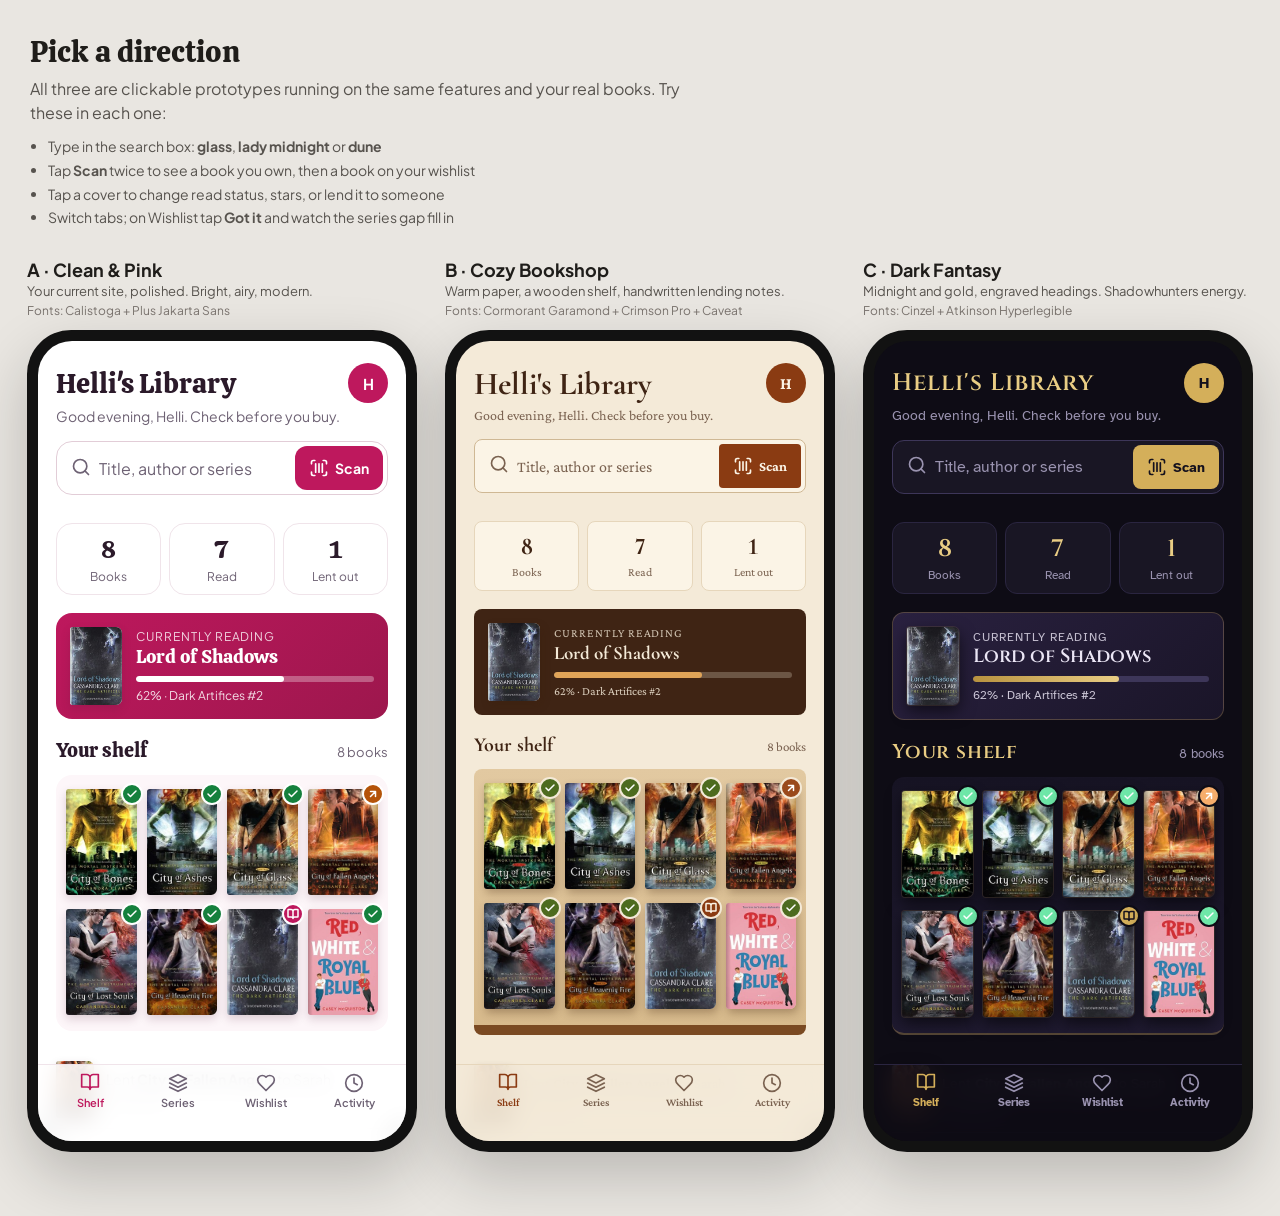
==== design/index.html @ aeea7ad6 "Add plan and clickable design prototypes Co-Authored-By: Claude Opus 5.5 <noreply@anthropic.com>" ====
<!doctype html>
<html lang="en">
<head>
<meta charset="utf-8">
<meta name="viewport" content="width=device-width, initial-scale=1">
<title>Helli's Library Designs</title>
<link rel="preconnect" href="https://fonts.googleapis.com">
<link href="https://fonts.googleapis.com/css2?family=Calistoga&family=Plus+Jakarta+Sans:wght@400;500;600;700&family=Cormorant+Garamond:wght@600;700&family=Crimson+Pro:wght@400;500;600&family=Caveat:wght@500;600&family=Cinzel:wght@500;600;700&family=Atkinson+Hyperlegible:wght@400;700&display=swap" rel="stylesheet">
<style>
  * { box-sizing:border-box; margin:0; padding:0; }
  body { background:#e9e6e1; color:#1f1d1a; font-family:'Plus Jakarta Sans',sans-serif; padding:32px 16px 64px; }
  .intro { max-width:1220px; margin:0 auto 28px; }
  .intro h1 { font-family:'Calistoga',serif; font-weight:400; font-size:30px; }
  .intro p { color:#57534e; margin-top:6px; max-width:680px; line-height:1.5; }
  .intro ul { margin-top:10px; padding-left:18px; color:#57534e; font-size:14px; line-height:1.7; }
  .row { display:flex; gap:28px; justify-content:center; flex-wrap:wrap; }
  .option { width:390px; max-width:100%; }
  .label { font-weight:700; font-size:18px; }
  .sub { font-size:13px; color:#57534e; margin:2px 0 4px; }
  .fonts { font-size:12px; color:#78716c; margin-bottom:12px; }
  .phone { border-radius:44px; padding:11px; background:#121212; box-shadow:0 24px 60px rgba(0,0,0,.2); }

  /* ---------- App shell (themed via tokens) ---------- */
  .app { position:relative; height:800px; border-radius:34px; overflow:hidden; background:var(--bg); color:var(--text); font-family:var(--body); font-size:15px; }
  .scroll { height:100%; overflow-y:auto; padding:22px 18px 104px; scrollbar-width:none; }
  .scroll::-webkit-scrollbar { display:none; }
  button { font:inherit; color:inherit; background:none; border:0; cursor:pointer; touch-action:manipulation; }
  button:focus-visible, input:focus-visible { outline:2px solid var(--accent); outline-offset:2px; }
  svg.i { width:20px; height:20px; fill:none; stroke:currentColor; stroke-width:2; stroke-linecap:round; stroke-linejoin:round; flex:none; }

  .top { display:flex; justify-content:space-between; align-items:center; }
  .brand { font-family:var(--display); font-weight:var(--display-w); font-size:var(--brand-size); color:var(--title); letter-spacing:var(--ls); line-height:1.1; }
  .avatar { width:40px; height:40px; border-radius:50%; background:var(--accent); color:var(--on-accent); display:grid; place-items:center; font-weight:700; }
  .hello { color:var(--muted); font-size:14px; margin:4px 0 16px; }

  .search { display:flex; align-items:center; gap:8px; background:var(--card); border:1.5px solid var(--line-strong); border-radius:var(--r); padding:4px 4px 4px 14px; transition:border-color .2s, box-shadow .2s; }
  .search:focus-within { border-color:var(--accent); box-shadow:0 0 0 4px var(--ring); }
  .search input { flex:1; min-width:0; border:0; outline:0; background:transparent; color:var(--text); font:inherit; font-size:16px; height:44px; }
  .search input::placeholder { color:var(--muted); }
  .scanbtn { display:flex; align-items:center; gap:6px; height:44px; padding:0 14px; border-radius:calc(var(--r) - 4px); background:var(--accent); color:var(--on-accent); font-weight:700; font-size:14px; transition:transform .15s; }
  .scanbtn:active, .press:active { transform:scale(.96); }

  .results { display:grid; gap:8px; margin-top:10px; }
  .verdict { display:flex; gap:12px; text-align:left; width:100%; align-items:center; padding:12px; border-radius:var(--r); animation:rise .28s ease-out both; }
  .verdict.own { background:var(--ok-bg); border:1px solid var(--ok-line); }
  .verdict.no { background:var(--card); border:1px dashed var(--line-strong); }
  .verdict.wish { background:var(--wish-bg); border:1px solid var(--wish-line); }
  .verdict .head { display:flex; align-items:center; gap:6px; font-weight:700; }
  .verdict.own .head { color:var(--ok); }
  .verdict.wish .head { color:var(--wish); }
  .verdict small { display:block; color:var(--muted); font-size:13px; margin-top:2px; }

  .cov { position:relative; aspect-ratio:2/3; border-radius:3px 6px 6px 3px; overflow:hidden; background:var(--skeleton); box-shadow:var(--cover-shadow); flex:none; }
  .cov img { width:100%; height:100%; object-fit:cover; display:block; opacity:0; transition:opacity .35s; }
  .cov img.ld { opacity:1; }
  .cov::after { content:''; position:absolute; inset:0; background:linear-gradient(90deg, rgba(0,0,0,.22), transparent 7%, transparent); pointer-events:none; }
  .cov.sm { width:38px; }
  .cov.md { width:52px; }

  .stats { display:grid; grid-template-columns:repeat(3,1fr); gap:8px; margin:18px 0; }
  .stat { background:var(--card); border:1px solid var(--line); border-radius:var(--r); padding:10px 6px; text-align:center; }
  .stat b { display:block; font-family:var(--display); font-weight:var(--display-w); font-size:24px; color:var(--title); font-variant-numeric:lining-nums tabular-nums; }
  .stat span { font-size:12px; color:var(--muted); }

  .now { display:flex; gap:14px; align-items:center; background:var(--hero-bg); color:var(--hero-text); border-radius:var(--r); padding:14px; margin-bottom:18px; }
  .now .k { font-size:12px; letter-spacing:.08em; text-transform:uppercase; opacity:.8; }
  .now .t { font-family:var(--display); font-weight:var(--display-w); font-size:19px; margin:2px 0 8px; line-height:1.15; }
  .bar { height:6px; border-radius:6px; background:var(--hero-track); overflow:hidden; }
  .bar i { display:block; height:100%; background:var(--hero-fill); border-radius:6px; transform-origin:left; animation:grow .9s cubic-bezier(.2,.8,.2,1) both .2s; }
  .now small { font-size:12px; opacity:.85; display:block; margin-top:6px; }

  h2 { font-family:var(--display); font-weight:var(--display-w); font-size:20px; color:var(--title); letter-spacing:var(--ls); margin:4px 0 12px; display:flex; justify-content:space-between; align-items:baseline; }
  h2 span { font-family:var(--body); font-size:13px; color:var(--muted); font-weight:400; letter-spacing:0; }

  .shelf { display:grid; grid-template-columns:repeat(4,1fr); gap:14px 10px; padding:14px 10px 16px; background:var(--shelf-bg); border-radius:var(--r); border-bottom:var(--shelf-edge); }
  .book { position:relative; text-align:left; animation:rise .4s cubic-bezier(.2,.8,.2,1) both; animation-delay:calc(var(--i) * 40ms); transition:transform .18s; }
  .book:hover { transform:translateY(-3px); }
  .badge { position:absolute; top:-6px; right:-6px; width:22px; height:22px; border-radius:50%; display:grid; place-items:center; border:2px solid var(--bg); z-index:1; }
  .badge svg.i { width:12px; height:12px; stroke-width:3; }
  .badge.read { background:var(--ok); color:#fff; }
  .badge.lent { background:var(--warn); color:#fff; }
  .badge.reading { background:var(--accent); color:var(--on-accent); }

  .feed { display:grid; gap:2px; margin-top:20px; }
  .ev { display:flex; gap:12px; align-items:center; padding:10px 0; border-bottom:1px solid var(--line); animation:rise .35s ease-out both; animation-delay:calc(var(--i) * 50ms); }
  .ev p { font-size:14px; line-height:1.4; }
  .ev time { font-size:12px; color:var(--muted); }

  .series { background:var(--card); border:1px solid var(--line); border-radius:var(--r); padding:14px; margin-bottom:10px; animation:rise .35s ease-out both; animation-delay:calc(var(--i) * 60ms); }
  .series .name { font-weight:700; display:flex; justify-content:space-between; gap:8px; }
  .series .name span { font-weight:400; font-size:13px; color:var(--muted); white-space:nowrap; }
  .slots { display:flex; gap:6px; margin-top:12px; }
  .slot { flex:1; max-width:52px; }
  .slot .miss { aspect-ratio:2/3; border:1.5px dashed var(--line-strong); border-radius:4px; display:grid; place-items:center; color:var(--muted); font-size:13px; font-weight:700; }
  .slot .no { text-align:center; font-size:11px; color:var(--muted); margin-top:4px; }
  .hint { font-size:13px; color:var(--warn); margin-top:10px; display:flex; gap:6px; align-items:center; }

  .row-item { display:flex; gap:12px; align-items:center; background:var(--card); border:1px solid var(--line); border-radius:var(--r); padding:10px 12px; margin-bottom:8px; animation:rise .35s ease-out both; animation-delay:calc(var(--i) * 50ms); }
  .row-item .t { font-weight:700; line-height:1.25; }
  .row-item .a { font-size:13px; color:var(--muted); }
  .row-item .act { margin-left:auto; }
  .ghost { height:40px; padding:0 12px; border-radius:calc(var(--r) - 4px); border:1.5px solid var(--line-strong); font-size:13px; font-weight:700; white-space:nowrap; }
  .ghost:hover { border-color:var(--accent); color:var(--accent); }

  .nav { position:absolute; left:0; right:0; bottom:0; display:grid; grid-template-columns:repeat(4,1fr); padding:8px 8px 20px; background:var(--nav-bg); border-top:1px solid var(--line); backdrop-filter:blur(12px); z-index:5; }
  .nav button { display:flex; flex-direction:column; align-items:center; gap:3px; min-height:48px; font-size:11px; font-weight:600; color:var(--muted); transition:color .2s; }
  .nav button[aria-selected=true] { color:var(--accent); }
  .nav button[aria-selected=true] svg { transform:translateY(-1px); }

  .view { animation:fade .25s ease-out; }

  /* sheets */
  .scrim { position:absolute; inset:0; background:rgba(0,0,0,.5); opacity:0; pointer-events:none; transition:opacity .25s; z-index:10; }
  .sheet { position:absolute; left:0; right:0; bottom:0; max-height:88%; overflow-y:auto; background:var(--sheet-bg); border-radius:24px 24px 0 0; padding:10px 20px 28px; transform:translateY(100%); transition:transform .32s cubic-bezier(.2,.8,.2,1); z-index:11; scrollbar-width:none; }
  .open .scrim { opacity:1; pointer-events:auto; }
  .open .sheet { transform:none; }
  .grab { width:40px; height:5px; border-radius:5px; background:var(--line-strong); margin:0 auto 14px; }
  .close { position:absolute; top:10px; right:12px; z-index:2; width:44px; height:44px; display:grid; place-items:center; color:var(--muted); }
  .detail { display:flex; gap:16px; align-items:flex-end; margin-bottom:18px; }
  .detail .cov { width:104px; }
  .detail h3 { font-family:var(--display); font-weight:var(--display-w); font-size:24px; color:var(--title); line-height:1.1; }
  .detail p { color:var(--muted); font-size:14px; margin-top:4px; }
  .lbl { font-size:12px; text-transform:uppercase; letter-spacing:.08em; color:var(--muted); margin:16px 0 8px; font-weight:700; }
  .seg { display:grid; grid-template-columns:repeat(3,1fr); background:var(--seg-bg); border-radius:var(--r); padding:4px; }
  .seg button { height:40px; border-radius:calc(var(--r) - 4px); font-weight:600; font-size:14px; color:var(--muted); transition:background .2s, color .2s; }
  .seg button[aria-pressed=true] { background:var(--card); color:var(--text); box-shadow:0 1px 3px rgba(0,0,0,.12); }
  .stars { display:flex; gap:2px; }
  .stars button { width:44px; height:44px; display:grid; place-items:center; color:var(--line-strong); transition:transform .15s, color .15s; }
  .stars button.on { color:var(--star); }
  .stars button.on svg { fill:currentColor; }
  .stars button:active { transform:scale(1.2); }
  .lend { background:var(--card); border:1px solid var(--line); border-radius:var(--r); padding:12px; display:flex; gap:8px; align-items:center; }
  .lend input { flex:1; min-width:0; height:44px; border:1.5px solid var(--line-strong); border-radius:calc(var(--r) - 4px); padding:0 12px; background:var(--bg); color:var(--text); font:inherit; font-size:16px; }
  .note { font-family:var(--note); font-size:var(--note-size); color:var(--warn); flex:1; line-height:1.2; }
  .primary { height:44px; padding:0 16px; border-radius:calc(var(--r) - 4px); background:var(--accent); color:var(--on-accent); font-weight:700; font-size:14px; white-space:nowrap; transition:transform .15s; }
  .primary:active { transform:scale(.96); }

  /* scanner */
  .finder { position:relative; height:250px; margin-top:34px; border-radius:18px; overflow:hidden; background:radial-gradient(circle at 50% 40%, #3a3a3a, #111); display:grid; place-items:center; }
  .finder .bc { width:150px; height:84px; background:repeating-linear-gradient(90deg,#eee 0 2px,transparent 2px 4px,#eee 4px 5px,transparent 5px 8px,#eee 8px 11px,transparent 11px 12px); opacity:.75; border-radius:2px; box-shadow:0 0 0 10px rgba(255,255,255,.75); }
  .finder .frame { position:absolute; inset:46px 60px; border:3px solid transparent; border-image:linear-gradient(var(--accent),var(--accent)) 1; clip-path:polygon(0 0,22% 0,22% 3px,3px 3px,3px 22%,0 22%,0 78%,3px 78%,3px calc(100% - 3px),22% calc(100% - 3px),22% 100%,78% 100%,78% calc(100% - 3px),calc(100% - 3px) calc(100% - 3px),calc(100% - 3px) 78%,100% 78%,100% 22%,calc(100% - 3px) 22%,calc(100% - 3px) 3px,78% 3px,78% 0,100% 0,100% 100%,0 100%); }
  .finder .laser { position:absolute; left:60px; right:60px; top:50%; height:2px; background:var(--accent); box-shadow:0 0 12px 2px var(--accent); animation:sweep 1.4s ease-in-out infinite alternate; }
  .finder.done .laser { display:none; }
  .finder.done .frame { border-image:linear-gradient(#22c55e,#22c55e) 1; }
  .scanmsg { text-align:center; color:var(--muted); font-size:14px; margin:14px 0 4px; min-height:20px; }

  .toast { position:absolute; left:16px; right:16px; bottom:92px; background:var(--toast-bg); color:var(--toast-text); border-radius:14px; padding:12px 14px; display:flex; align-items:center; gap:10px; font-size:14px; transform:translateY(20px); opacity:0; transition:transform .25s, opacity .25s; z-index:20; pointer-events:none; }
  .toast.show { transform:none; opacity:1; pointer-events:auto; }
  .toast button { margin-left:auto; font-weight:700; color:var(--toast-link); min-height:32px; }

  @keyframes rise { from { opacity:0; transform:translateY(10px); } }
  @keyframes fade { from { opacity:0; } }
  @keyframes grow { from { transform:scaleX(0); } }
  @keyframes sweep { from { transform:translateY(-60px); } to { transform:translateY(60px); } }
  @media (prefers-reduced-motion: reduce) { *, *::before, *::after { animation-duration:.01ms !important; animation-iteration-count:1 !important; transition-duration:.01ms !important; } }

  /* ---------- A · Clean & Pink ---------- */
  .A { --bg:#fff; --card:#fff; --sheet-bg:#fff; --text:#2b2230; --title:#2b1a2a; --muted:#6e6274; --line:#f0e4ea; --line-strong:#e2cdd7;
       --accent:#be185d; --on-accent:#fff; --ring:#be185d22; --ok:#15803d; --ok-bg:#effaf2; --ok-line:#c9ecd3; --warn:#b45309; --wish:#7c3aed; --wish-bg:#f5f0ff; --wish-line:#e2d6fb; --star:#f59e0b;
       --display:'Calistoga',serif; --display-w:400; --body:'Plus Jakarta Sans',sans-serif; --note:'Plus Jakarta Sans',sans-serif; --note-size:14px; --brand-size:28px; --ls:0;
       --r:16px; --skeleton:#f6eef2; --cover-shadow:0 4px 10px rgba(80,20,50,.18); --shelf-bg:#fdf6f9; --shelf-edge:none; --seg-bg:#f7eff3; --nav-bg:rgba(255,255,255,.88);
       --hero-bg:linear-gradient(135deg,#be185d,#9d174d); --hero-text:#fff; --hero-track:rgba(255,255,255,.3); --hero-fill:#fff; --toast-bg:#2b1a2a; --toast-text:#fff; --toast-link:#f9a8d4; }
  /* ---------- B · Cozy Bookshop ---------- */
  .B { --bg:#f4ead8; --card:#fbf4e6; --sheet-bg:#f8f0e0; --text:#3a281b; --title:#3f2414; --muted:#7a6250; --line:#e6d6bb; --line-strong:#cfb894;
       --accent:#8a3b12; --on-accent:#fbf4e6; --ring:#8a3b1222; --ok:#4d6b1f; --ok-bg:#ecefd6; --ok-line:#d2dab0; --warn:#9a4a1c; --wish:#7b4b8a; --wish-bg:#f1e6ec; --wish-line:#e0cbd8; --star:#b7791f;
       --display:'Cormorant Garamond',serif; --display-w:700; --body:'Crimson Pro',serif; --note:'Caveat',cursive; --note-size:22px; --brand-size:32px; --ls:0;
       --r:8px; --skeleton:#e6d6bb; --cover-shadow:2px 4px 8px rgba(60,30,10,.3); --shelf-bg:linear-gradient(#e2c9a1,#d7ba8c); --shelf-edge:10px solid #7a4a22; --seg-bg:#eadcc3; --nav-bg:rgba(244,234,216,.92);
       --hero-bg:#3f2414; --hero-text:#f4ead8; --hero-track:rgba(244,234,216,.25); --hero-fill:#e0a458; --toast-bg:#3f2414; --toast-text:#f4ead8; --toast-link:#e0a458; }
  .B .app { font-size:17px; }
  /* ---------- C · Dark Fantasy ---------- */
  .C { --bg:#0e0c15; --card:#191624; --sheet-bg:#16131f; --text:#ebe6f5; --title:#e9cd84; --muted:#9a93b0; --line:#2a2540; --line-strong:#3d3659;
       --accent:#d4af5a; --on-accent:#14111d; --ring:#d4af5a33; --ok:#6ee7a8; --ok-bg:#132a1f; --ok-line:#1f4a33; --warn:#f6ad6b; --wish:#c4a7ff; --wish-bg:#1f1834; --wish-line:#3a2d63; --star:#e9cd84;
       --display:'Cinzel',serif; --display-w:600; --body:'Atkinson Hyperlegible',sans-serif; --note:'Atkinson Hyperlegible',sans-serif; --note-size:14px; --brand-size:24px; --ls:.04em;
       --r:12px; --skeleton:#221d33; --cover-shadow:0 0 0 1px #d4af5a22, 0 6px 16px rgba(0,0,0,.6); --shelf-bg:linear-gradient(180deg,#171424,#1f1a30); --shelf-edge:2px solid #d4af5a55; --seg-bg:#211c30; --nav-bg:rgba(14,12,21,.88);
       --hero-bg:linear-gradient(135deg,#2a2140,#1a1528); --hero-text:#ebe6f5; --hero-track:#3d3659; --hero-fill:linear-gradient(90deg,#b8923f,#e9cd84); --toast-bg:#e9cd84; --toast-text:#14111d; --toast-link:#5b21b6; }
  .C .search:focus-within { box-shadow:0 0 0 4px var(--ring), 0 0 30px #d4af5a22; }
  .C .now { border:1px solid #d4af5a44; }
</style>
</head>
<body>
<div class="intro">
  <h1>Pick a direction</h1>
  <p>All three are clickable prototypes running on the same features and your real books. Try these in each one:</p>
  <ul>
    <li>Type in the search box: <b>glass</b>, <b>lady midnight</b> or <b>dune</b></li>
    <li>Tap <b>Scan</b> twice to see a book you own, then a book on your wishlist</li>
    <li>Tap a cover to change read status, stars, or lend it to someone</li>
    <li>Switch tabs; on Wishlist tap <b>Got it</b> and watch the series gap fill in</li>
  </ul>
</div>
<div class="row" id="row"></div>

<script>
const I = {
  search:'<circle cx="11" cy="11" r="8"/><path d="m21 21-4.3-4.3"/>',
  scan:'<path d="M3 7V5a2 2 0 0 1 2-2h2M17 3h2a2 2 0 0 1 2 2v2M21 17v2a2 2 0 0 1-2 2h-2M7 21H5a2 2 0 0 1-2-2v-2M8 7v10M12 7v10M16 7v10"/>',
  shelf:'<path d="M2 3h6a4 4 0 0 1 4 4v14a3 3 0 0 0-3-3H2zM22 3h-6a4 4 0 0 0-4 4v14a3 3 0 0 1 3-3h7z"/>',
  series:'<path d="m12 2 10 5-10 5L2 7zM2 17l10 5 10-5M2 12l10 5 10-5"/>',
  heart:'<path d="M19 14c1.49-1.46 3-3.21 3-5.5A5.5 5.5 0 0 0 16.5 3c-1.76 0-3 .5-4.5 2-1.5-1.5-2.74-2-4.5-2A5.5 5.5 0 0 0 2 8.5c0 2.3 1.5 4.05 3 5.5l7 7Z"/>',
  clock:'<circle cx="12" cy="12" r="10"/><path d="M12 6v6l4 2"/>',
  check:'<path d="M20 6 9 17l-5-5"/>',
  x:'<path d="M18 6 6 18M6 6l12 12"/>',
  star:'<path d="M12 2l3.1 6.3 6.9 1-5 4.9 1.2 6.8-6.2-3.2-6.2 3.2L7 14.2 2 9.3l6.9-1z"/>',
  out:'<path d="M7 17 17 7M7 7h10v10"/>',
  book:'<path d="M12 7v14M3 18a1 1 0 0 1-1-1V4a1 1 0 0 1 1-1h5a4 4 0 0 1 4 4 4 4 0 0 1 4-4h5a1 1 0 0 1 1 1v13a1 1 0 0 1-1 1h-6a3 3 0 0 0-3 3 3 3 0 0 0-3-3z"/>',
  info:'<circle cx="12" cy="12" r="10"/><path d="M12 8v4M12 16h.01"/>',
  plus:'<path d="M5 12h14M12 5v14"/>',
};
const ic = (n) => `<svg class="i" viewBox="0 0 24 24" aria-hidden="true">${I[n]}</svg>`;
const cover = (b, size='') => `<div class="cov ${size}"><img loading="lazy" alt="Cover of ${b.t}" src="covers/${String(b.c).replace("isbn/", "isbn-")}.jpg" onload="this.classList.add('ld')"></div>`;
const norm = (s) => s.toLowerCase().replace(/&/g,'and').replace(/[^a-z0-9 ]/g,' ').replace(/\s+/g,' ').trim();

const SERIES = { 'The Mortal Instruments':6, 'The Dark Artifices':3, 'The Infernal Devices':3 };
const seed = () => ({
  books: [
    { id:1, t:'City of Bones', a:'Cassandra Clare', s:'The Mortal Instruments', n:1, c:8200330, st:'read', r:5 },
    { id:2, t:'City of Ashes', a:'Cassandra Clare', s:'The Mortal Instruments', n:2, c:1787130, st:'read', r:4 },
    { id:3, t:'City of Glass', a:'Cassandra Clare', s:'The Mortal Instruments', n:3, c:8200332, st:'read', r:5 },
    { id:4, t:'City of Fallen Angels', a:'Cassandra Clare', s:'The Mortal Instruments', n:4, c:8200331, st:'read', r:3, lent:{ to:'Sarah', on:'3 Oct' } },
    { id:5, t:'City of Lost Souls', a:'Cassandra Clare', s:'The Mortal Instruments', n:5, c:8200328, st:'read', r:4 },
    { id:6, t:'City of Heavenly Fire', a:'Cassandra Clare', s:'The Mortal Instruments', n:6, c:'isbn/9781442416895', st:'read', r:5 },
    { id:7, t:'Lord of Shadows', a:'Cassandra Clare', s:'The Dark Artifices', n:2, c:8470222, st:'reading', r:0, p:62 },
    { id:8, t:'Red, White & Royal Blue', a:'Casey McQuiston', c:9171544, st:'read', r:5 },
  ],
  wish: [
    { id:9, t:'Lady Midnight', a:'Cassandra Clare', s:'The Dark Artifices', n:1, c:10503897, st:'unread', r:0 },
    { id:10, t:'The Queen of Air and Darkness', a:'Cassandra Clare', s:'The Dark Artifices', n:3, c:8737541, st:'unread', r:0 },
    { id:11, t:'Clockwork Angel', a:'Cassandra Clare', s:'The Infernal Devices', n:1, c:6582736, st:'unread', r:0 },
  ],
  feed: [
    { t:'Lent <b>City of Fallen Angels</b> to Sarah', when:'2 days ago', c:8200331 },
    { t:'Started <b>Lord of Shadows</b>', when:'5 days ago', c:8470222 },
    { t:'Finished <b>City of Heavenly Fire</b>, 5 stars', when:'1 week ago', c:'isbn/9781442416895' },
    { t:'Added <b>Red, White &amp; Royal Blue</b>', when:'2 weeks ago', c:9171544 },
  ],
  tab:'shelf', q:'', scans:0,
});

function mount(root) {
  const S = seed();
  root.innerHTML = `
    <div class="scroll"><div class="top"><div class="brand">Helli's Library</div><div class="avatar" aria-label="Helli">H</div></div>
      <div class="hello">Good evening, Helli. Check before you buy.</div>
      <div class="search"><span style="color:var(--muted)">${ic('search')}</span>
        <input type="search" placeholder="Title, author or series" aria-label="Search your library">
        <button class="scanbtn" data-act="scan" aria-label="Scan a barcode">${ic('scan')}Scan</button></div>
      <div class="results" aria-live="polite"></div>
      <main class="main"></main></div>
    <nav class="nav" role="tablist">
      ${[['shelf','Shelf'],['series','Series'],['wish','Wishlist'],['feed','Activity']].map(([k,l]) => `<button role="tab" data-tab="${k}">${ic(k==='wish'?'heart':k==='feed'?'clock':k)}${l}</button>`).join('')}
    </nav>
    <div class="scrim" data-act="close"></div><div class="sheet" role="dialog" aria-modal="true"></div>
    <div class="toast" role="status"><span class="msg"></span><button data-act="undo">Undo</button></div>`;
  const $ = (s) => root.querySelector(s);
  let undo = null, toastT;

  const toast = (msg, undoFn) => {
    undo = undoFn; $('.toast .msg').innerHTML = msg; $('.toast button').hidden = !undoFn;
    $('.toast').classList.add('show'); clearTimeout(toastT); toastT = setTimeout(() => $('.toast').classList.remove('show'), 4000);
  };
  const find = (id) => S.books.find(b => b.id === id) || S.wish.find(b => b.id === id);
  const seriesLine = (b) => b.s ? `${b.s.replace('The ','')} #${b.n}` : b.a;

  function renderResults() {
    const q = norm(S.q), box = $('.results');
    if (!q) { box.innerHTML = ''; return; }
    const tok = q.split(' ');
    const hit = (b) => tok.every(t => norm(`${b.t} ${b.a} ${b.s||''}`).includes(t));
    const own = S.books.filter(hit).slice(0,3), wish = S.wish.filter(hit).slice(0,2);
    let html = own.map(b => `<button class="verdict own" data-open="${b.id}">${cover(b,'sm')}<div><div class="head">${ic('check')} You own this</div>${b.t}<small>${seriesLine(b)}${b.lent ? ` · lent to ${b.lent.to}` : ''}</small></div></button>`).join('');
    html += wish.map(b => `<div class="verdict wish">${cover(b,'sm')}<div><div class="head">${ic('heart')} Not owned, on your wishlist</div>${b.t}<small>${seriesLine(b)}${gapNote(b)}</small></div></div>`).join('');
    if (!own.length && !wish.length) html = `<div class="verdict no"><span style="color:var(--muted)">${ic('info')}</span><div><div class="head">Not in your library</div><small>Safe to buy. You don't own anything matching "${S.q}".</small></div></div>`;
    box.innerHTML = html;
  }
  const gapNote = (b) => b.s && !S.books.some(x => x.s === b.s && x.n === b.n) && S.books.some(x => x.s === b.s) ? ' · fills a gap in your series' : '';

  function countUp(el, to) {
    let n = 0; const step = () => { n = Math.min(to, n + Math.ceil(to / 12)); el.textContent = n; if (n < to) requestAnimationFrame(step); }; step();
  }

  function renderMain() {
    root.querySelectorAll('.nav button').forEach(b => b.setAttribute('aria-selected', b.dataset.tab === S.tab));
    const m = $('.main'); let h = '';
    if (S.tab === 'shelf') {
      const reading = S.books.find(b => b.st === 'reading');
      h += `<div class="stats"><div class="stat"><b data-n="${S.books.length}">0</b><span>Books</span></div><div class="stat"><b data-n="${S.books.filter(b=>b.st==='read').length}">0</b><span>Read</span></div><div class="stat"><b data-n="${S.books.filter(b=>b.lent).length}">0</b><span>Lent out</span></div></div>`;
      if (reading) h += `<button class="now press" data-open="${reading.id}" style="width:100%;text-align:left">${cover(reading,'md')}<div style="flex:1"><div class="k">Currently reading</div><div class="t">${reading.t}</div><div class="bar"><i style="width:${reading.p||10}%"></i></div><small>${reading.p||10}% · ${seriesLine(reading)}</small></div></button>`;
      h += `<h2>Your shelf <span>${S.books.length} books</span></h2><div class="shelf">${S.books.map((b,i) => `<button class="book" style="--i:${i}" data-open="${b.id}" aria-label="${b.t}">${b.lent ? `<span class="badge lent">${ic('out')}</span>` : b.st==='read' ? `<span class="badge read">${ic('check')}</span>` : b.st==='reading' ? `<span class="badge reading">${ic('book')}</span>` : ''}${cover(b)}</button>`).join('')}</div>`;
      h += `<div class="feed">${S.feed.slice(0,3).map((e,i) => `<div class="ev" style="--i:${i}">${cover(e,'sm')}<div><p>${e.t}</p><time>${e.when}</time></div></div>`).join('')}</div>`;
    }
    if (S.tab === 'series') {
      const names = [...new Set([...S.books, ...S.wish].map(b => b.s).filter(Boolean))];
      h += `<h2>Series <span>dashed = still to buy</span></h2>` + names.map((s,i) => {
        const tot = SERIES[s], own = S.books.filter(b => b.s === s);
        const missing = Array.from({length:tot},(_,k)=>k+1).filter(n => !own.some(b => b.n === n));
        return `<div class="series" style="--i:${i}"><div class="name">${s}<span>${own.length} of ${tot}${missing.length ? '' : ' · complete'}</span></div><div class="slots">${Array.from({length:tot},(_,k) => {
          const b = own.find(x => x.n === k+1);
          return `<div class="slot">${b ? `<button data-open="${b.id}" style="width:100%">${cover(b)}</button>` : `<div class="miss">${k+1}</div>`}<div class="no">#${k+1}</div></div>`; }).join('')}</div>
          ${missing.length ? `<div class="hint">${ic('info')} Missing ${missing.map(n=>'#'+n).join(', ')}</div>` : ''}</div>`;
      }).join('');
    }
    if (S.tab === 'wish') {
      h += `<h2>Wishlist <span>only you can see this</span></h2>` + (S.wish.length ? S.wish.map((b,i) => `<div class="row-item" style="--i:${i}">${cover(b,'sm')}<div><div class="t">${b.t}</div><div class="a">${seriesLine(b)}</div></div><div class="act"><button class="ghost press" data-got="${b.id}">Got it</button></div></div>`).join('') : `<p style="color:var(--muted);text-align:center;padding:30px 0">Wishlist empty. Time to visit a bookshop.</p>`);
    }
    if (S.tab === 'feed') {
      h += `<h2>Activity</h2><div class="feed" style="margin-top:0">${S.feed.map((e,i) => `<div class="ev" style="--i:${i}">${cover(e,'sm')}<div><p>${e.t}</p><time>${e.when}</time></div></div>`).join('')}</div>`;
    }
    m.innerHTML = `<div class="view">${h}</div>`;
    m.querySelectorAll('[data-n]').forEach(el => countUp(el, +el.dataset.n));
  }

  function openSheet(html) { $('.sheet').innerHTML = `<div class="grab"></div><button class="close" data-act="close" aria-label="Close">${ic('x')}</button>${html}`; root.classList.add('open'); }
  function closeSheet() { root.classList.remove('open'); }

  function bookSheet(id) {
    const b = find(id);
    openSheet(`<div class="detail">${cover(b)}<div><h3>${b.t}</h3><p>${b.a}</p><p>${b.s ? `Book ${b.n} of ${SERIES[b.s]} · ${b.s}` : 'Standalone'}</p></div></div>
      <div class="lbl">Status</div><div class="seg">${['unread','reading','read'].map(s => `<button aria-pressed="${b.st===s}" data-st="${s}">${s[0].toUpperCase()+s.slice(1)}</button>`).join('')}</div>
      <div class="lbl">Your rating</div><div class="stars">${[1,2,3,4,5].map(n => `<button class="${n<=b.r?'on':''}" data-r="${n}" aria-label="${n} stars">${ic('star')}</button>`).join('')}</div>
      <div class="lbl">Lending</div><div class="lend">${b.lent
        ? `<span class="note">With ${b.lent.to} since ${b.lent.on}</span><button class="primary" data-act="return">Returned</button>`
        : `<input placeholder="Lend to…" aria-label="Friend's name"><button class="primary" data-act="lend">Lend</button>`}</div>`);
    $('.sheet').dataset.id = id;
  }

  function scanSheet() {
    const target = S.scans++ % 2 === 0 ? S.books.find(b => b.t === 'City of Glass') : (S.wish[0] || S.books[0]);
    openSheet(`<div class="finder"><div class="bc"></div><div class="frame"></div><div class="laser"></div></div><div class="scanmsg">Point your camera at the barcode</div><div class="scanres"></div>`);
    setTimeout(() => {
      if (!root.classList.contains('open')) return;
      $('.finder').classList.add('done'); $('.scanmsg').textContent = 'Got it: ISBN detected';
      const owned = S.books.includes(target);
      $('.scanres').innerHTML = owned
        ? `<div class="verdict own">${cover(target,'md')}<div><div class="head">${ic('check')} Don't buy, you own this</div>${target.t}<small>${seriesLine(target)} · ${target.st}</small></div></div>`
        : `<div class="verdict wish">${cover(target,'md')}<div><div class="head">${ic('heart')} Buy it! On your wishlist</div>${target.t}<small>${seriesLine(target)}${gapNote(target)}</small></div></div><button class="primary" style="width:100%;margin-top:10px" data-got="${target.id}">${'Add to library'}</button>`;
    }, 1700);
  }

  root.addEventListener('input', (e) => { if (e.target.type === 'search') { S.q = e.target.value; renderResults(); } });
  root.addEventListener('click', (e) => {
    const t = e.target.closest('button, .scrim'); if (!t) return;
    if (t.dataset.tab) { S.tab = t.dataset.tab; renderMain(); $('.scroll').scrollTo({ top:0, behavior:'smooth' }); }
    if (t.dataset.open) bookSheet(+t.dataset.open);
    const act = t.dataset.act, sid = +$('.sheet').dataset.id;
    if (act === 'close') closeSheet();
    if (act === 'scan') scanSheet();
    if (act === 'undo' && undo) { undo(); undo = null; $('.toast').classList.remove('show'); }
    if (t.dataset.st) { const b = find(sid), prev = b.st; b.st = t.dataset.st; if (b.st === 'reading') b.p = b.p || 5; bookSheet(sid); renderMain();
      if (b.st === 'read' && prev !== 'read') { S.feed.unshift({ t:`Finished <b>${b.t}</b>`, when:'just now', c:b.c }); toast(`Marked <b>${b.t}</b> as read`, () => { b.st = prev; S.feed.shift(); renderMain(); }); } }
    if (t.dataset.r) { const b = find(sid); b.r = +t.dataset.r; bookSheet(sid); renderMain(); }
    if (act === 'lend') { const name = $('.lend input').value.trim(); if (!name) { $('.lend input').focus(); return; }
      const b = find(sid); b.lent = { to:name, on:'today' }; S.feed.unshift({ t:`Lent <b>${b.t}</b> to ${name}`, when:'just now', c:b.c }); bookSheet(sid); renderMain(); toast(`Lent to ${name}`, () => { delete b.lent; S.feed.shift(); renderMain(); }); }
    if (act === 'return') { const b = find(sid), was = b.lent; delete b.lent; S.feed.unshift({ t:`<b>${b.t}</b> came back from ${was.to}`, when:'just now', c:b.c }); bookSheet(sid); renderMain(); toast('Marked as returned', () => { b.lent = was; S.feed.shift(); renderMain(); }); }
    if (t.dataset.got) { const id = +t.dataset.got, b = S.wish.find(x => x.id === id); if (!b) return;
      S.wish = S.wish.filter(x => x !== b); S.books.push(b); S.feed.unshift({ t:`Added <b>${b.t}</b>`, when:'just now', c:b.c });
      closeSheet(); renderMain(); renderResults(); toast(`<b>${b.t}</b> added to your library`, () => { S.books = S.books.filter(x => x !== b); S.wish.unshift(b); S.feed.shift(); renderMain(); renderResults(); }); }
  });
  root.addEventListener('keydown', (e) => { if (e.key === 'Escape') closeSheet(); if (e.key === 'Enter' && e.target.matches('.lend input')) root.querySelector('[data-act=lend]').click(); });
  renderMain();
}

const options = [
  ['A','A · Clean & Pink','Your current site, polished. Bright, airy, modern.','Calistoga + Plus Jakarta Sans'],
  ['B','B · Cozy Bookshop','Warm paper, a wooden shelf, handwritten lending notes.','Cormorant Garamond + Crimson Pro + Caveat'],
  ['C','C · Dark Fantasy','Midnight and gold, engraved headings. Shadowhunters energy.','Cinzel + Atkinson Hyperlegible'],
];
for (const [cls, label, sub, fonts] of options) {
  const opt = document.createElement('section');
  opt.className = `option ${cls}`;
  opt.innerHTML = `<div class="label">${label}</div><div class="sub">${sub}</div><div class="fonts">Fonts: ${fonts}</div><div class="phone"><div class="app"></div></div>`;
  document.getElementById('row').appendChild(opt);
  mount(opt.querySelector('.app'));
}
</script>
</body>
</html>
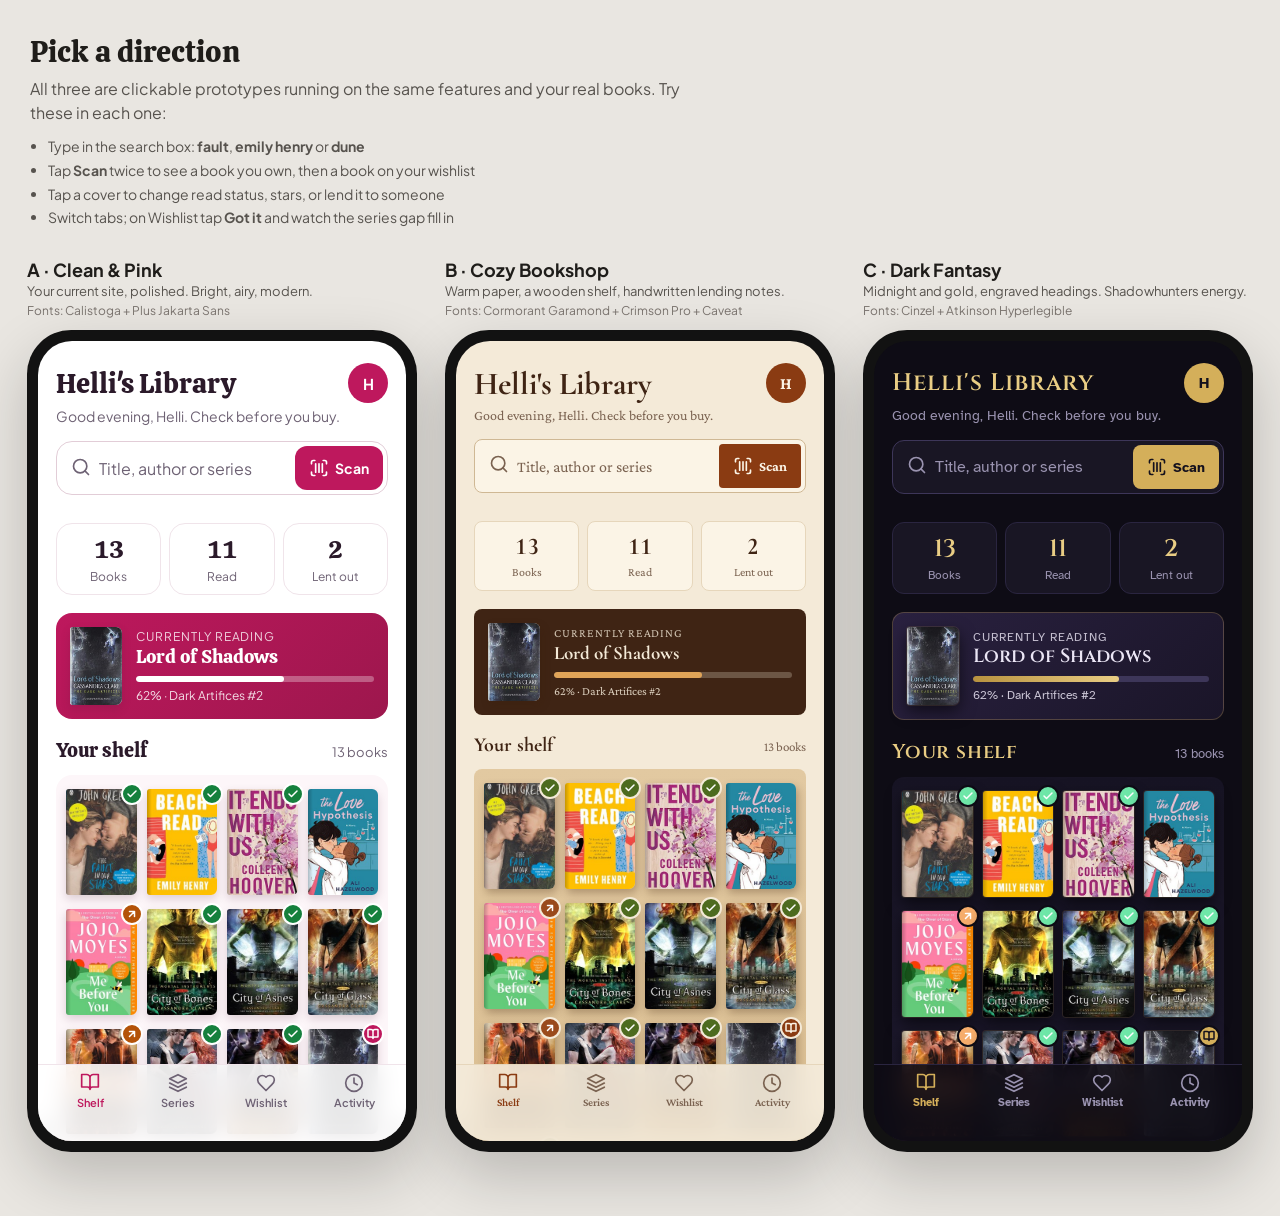
==== commit b0375d10: "Add romance books to the design prototypes Adds The Fault in Our Stars, Beach Read, It Ends with Us " ====
--- a/design/index.html
+++ b/design/index.html
@@ -51,7 +51,7 @@
   .verdict small { display:block; color:var(--muted); font-size:13px; margin-top:2px; }
 
   .cov { position:relative; aspect-ratio:2/3; border-radius:3px 6px 6px 3px; overflow:hidden; background:var(--skeleton); box-shadow:var(--cover-shadow); flex:none; }
-  .cov img { width:100%; height:100%; object-fit:cover; display:block; opacity:0; transition:opacity .35s; }
+  .cov img { width:100%; height:100%; object-fit:cover; display:block; font-size:0; opacity:0; transition:opacity .35s; }
   .cov img.ld { opacity:1; }
   .cov::after { content:''; position:absolute; inset:0; background:linear-gradient(90deg, rgba(0,0,0,.22), transparent 7%, transparent); pointer-events:none; }
   .cov.sm { width:38px; }
@@ -72,7 +72,7 @@
   h2 { font-family:var(--display); font-weight:var(--display-w); font-size:20px; color:var(--title); letter-spacing:var(--ls); margin:4px 0 12px; display:flex; justify-content:space-between; align-items:baseline; }
   h2 span { font-family:var(--body); font-size:13px; color:var(--muted); font-weight:400; letter-spacing:0; }
 
-  .shelf { display:grid; grid-template-columns:repeat(4,1fr); gap:14px 10px; padding:14px 10px 16px; background:var(--shelf-bg); border-radius:var(--r); border-bottom:var(--shelf-edge); }
+  .shelf { display:grid; grid-template-columns:repeat(4,minmax(0,1fr)); gap:14px 10px; padding:14px 10px 16px; background:var(--shelf-bg); border-radius:var(--r); border-bottom:var(--shelf-edge); }
   .book { position:relative; text-align:left; animation:rise .4s cubic-bezier(.2,.8,.2,1) both; animation-delay:calc(var(--i) * 40ms); transition:transform .18s; }
   .book:hover { transform:translateY(-3px); }
   .badge { position:absolute; top:-6px; right:-6px; width:22px; height:22px; border-radius:50%; display:grid; place-items:center; border:2px solid var(--bg); z-index:1; }
@@ -182,7 +182,7 @@
   <h1>Pick a direction</h1>
   <p>All three are clickable prototypes running on the same features and your real books. Try these in each one:</p>
   <ul>
-    <li>Type in the search box: <b>glass</b>, <b>lady midnight</b> or <b>dune</b></li>
+    <li>Type in the search box: <b>fault</b>, <b>emily henry</b> or <b>dune</b></li>
     <li>Tap <b>Scan</b> twice to see a book you own, then a book on your wishlist</li>
     <li>Tap a cover to change read status, stars, or lend it to someone</li>
     <li>Switch tabs; on Wishlist tap <b>Got it</b> and watch the series gap fill in</li>
@@ -210,9 +210,14 @@
 const cover = (b, size='') => `<div class="cov ${size}"><img loading="lazy" alt="Cover of ${b.t}" src="covers/${String(b.c).replace("isbn/", "isbn-")}.jpg" onload="this.classList.add('ld')"></div>`;
 const norm = (s) => s.toLowerCase().replace(/&/g,'and').replace(/[^a-z0-9 ]/g,' ').replace(/\s+/g,' ').trim();
 
-const SERIES = { 'The Mortal Instruments':6, 'The Dark Artifices':3, 'The Infernal Devices':3 };
+const SERIES = { 'It Ends with Us':2, 'The Mortal Instruments':6, 'The Dark Artifices':3, 'The Infernal Devices':3 };
 const seed = () => ({
   books: [
+    { id:12, t:'The Fault in Our Stars', a:'John Green', c:7418786, st:'read', r:5 },
+    { id:13, t:'Beach Read', a:'Emily Henry', c:9426296, st:'read', r:5 },
+    { id:14, t:'It Ends with Us', a:'Colleen Hoover', s:'It Ends with Us', n:1, c:10473609, st:'read', r:4 },
+    { id:15, t:'The Love Hypothesis', a:'Ali Hazelwood', c:10601402, st:'unread', r:0 },
+    { id:16, t:'Me Before You', a:'Jojo Moyes', c:14419339, st:'read', r:5, lent:{ to:'Maya', on:'21 Sep' } },
     { id:1, t:'City of Bones', a:'Cassandra Clare', s:'The Mortal Instruments', n:1, c:8200330, st:'read', r:5 },
     { id:2, t:'City of Ashes', a:'Cassandra Clare', s:'The Mortal Instruments', n:2, c:1787130, st:'read', r:4 },
     { id:3, t:'City of Glass', a:'Cassandra Clare', s:'The Mortal Instruments', n:3, c:8200332, st:'read', r:5 },
@@ -223,11 +228,16 @@
     { id:8, t:'Red, White & Royal Blue', a:'Casey McQuiston', c:9171544, st:'read', r:5 },
   ],
   wish: [
+    { id:17, t:'It Starts with Us', a:'Colleen Hoover', s:'It Ends with Us', n:2, c:12749873, st:'unread', r:0 },
+    { id:18, t:'Book Lovers', a:'Emily Henry', c:11567819, st:'unread', r:0 },
+    { id:19, t:'People We Meet on Vacation', a:'Emily Henry', c:10476782, st:'unread', r:0 },
     { id:9, t:'Lady Midnight', a:'Cassandra Clare', s:'The Dark Artifices', n:1, c:10503897, st:'unread', r:0 },
     { id:10, t:'The Queen of Air and Darkness', a:'Cassandra Clare', s:'The Dark Artifices', n:3, c:8737541, st:'unread', r:0 },
     { id:11, t:'Clockwork Angel', a:'Cassandra Clare', s:'The Infernal Devices', n:1, c:6582736, st:'unread', r:0 },
   ],
   feed: [
+    { t:'Finished <b>Beach Read</b>, 5 stars', when:'yesterday', c:9426296 },
+    { t:'Added <b>The Love Hypothesis</b>', when:'yesterday', c:10601402 },
     { t:'Lent <b>City of Fallen Angels</b> to Sarah', when:'2 days ago', c:8200331 },
     { t:'Started <b>Lord of Shadows</b>', when:'5 days ago', c:8470222 },
     { t:'Finished <b>City of Heavenly Fire</b>, 5 stars', when:'1 week ago', c:'isbn/9781442416895' },
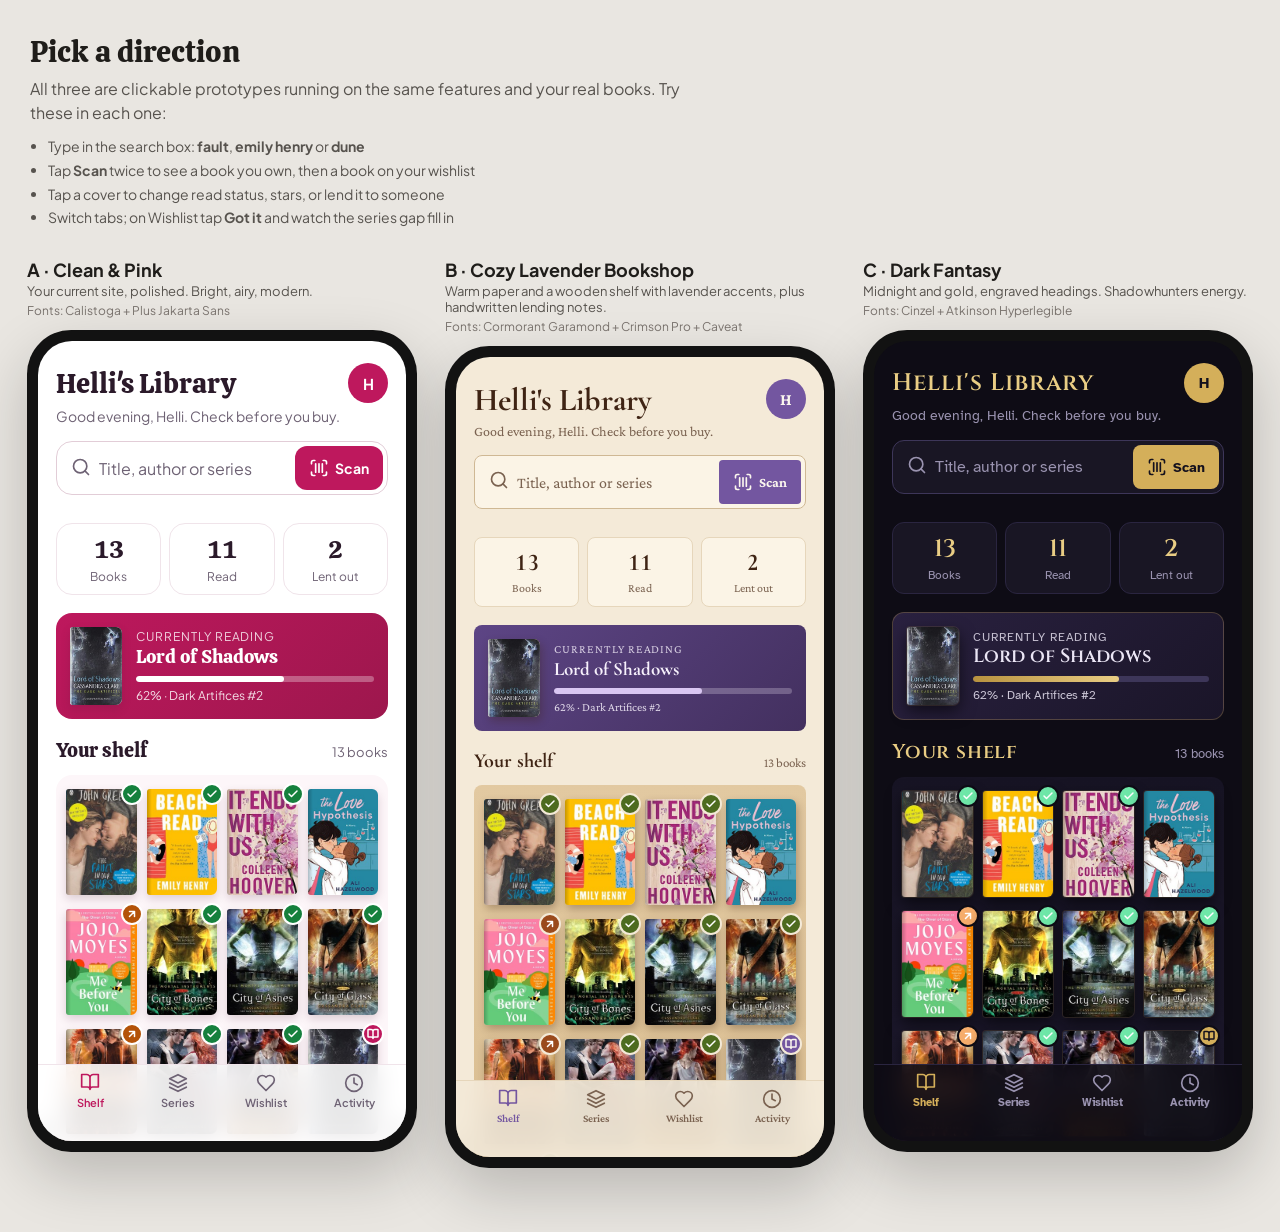
==== commit 0472c141: "Give the Cozy Bookshop design lavender accents Co-Authored-By: Claude Opus 5.5 <noreply@anthropic.co" ====
--- a/design/index.html
+++ b/design/index.html
@@ -162,10 +162,10 @@
        --hero-bg:linear-gradient(135deg,#be185d,#9d174d); --hero-text:#fff; --hero-track:rgba(255,255,255,.3); --hero-fill:#fff; --toast-bg:#2b1a2a; --toast-text:#fff; --toast-link:#f9a8d4; }
   /* ---------- B · Cozy Bookshop ---------- */
   .B { --bg:#f4ead8; --card:#fbf4e6; --sheet-bg:#f8f0e0; --text:#3a281b; --title:#3f2414; --muted:#7a6250; --line:#e6d6bb; --line-strong:#cfb894;
-       --accent:#8a3b12; --on-accent:#fbf4e6; --ring:#8a3b1222; --ok:#4d6b1f; --ok-bg:#ecefd6; --ok-line:#d2dab0; --warn:#9a4a1c; --wish:#7b4b8a; --wish-bg:#f1e6ec; --wish-line:#e0cbd8; --star:#b7791f;
+       --accent:#7356a0; --on-accent:#fbf6ee; --ring:#7356a033; --ok:#4d6b1f; --ok-bg:#ecefd6; --ok-line:#d2dab0; --warn:#9a4a1c; --wish:#7356a0; --wish-bg:#eee6f6; --wish-line:#d8c9ec; --star:#b7791f;
        --display:'Cormorant Garamond',serif; --display-w:700; --body:'Crimson Pro',serif; --note:'Caveat',cursive; --note-size:22px; --brand-size:32px; --ls:0;
-       --r:8px; --skeleton:#e6d6bb; --cover-shadow:2px 4px 8px rgba(60,30,10,.3); --shelf-bg:linear-gradient(#e2c9a1,#d7ba8c); --shelf-edge:10px solid #7a4a22; --seg-bg:#eadcc3; --nav-bg:rgba(244,234,216,.92);
-       --hero-bg:#3f2414; --hero-text:#f4ead8; --hero-track:rgba(244,234,216,.25); --hero-fill:#e0a458; --toast-bg:#3f2414; --toast-text:#f4ead8; --toast-link:#e0a458; }
+       --r:8px; --skeleton:#e6d6bb; --cover-shadow:2px 4px 8px rgba(60,30,10,.3); --shelf-bg:linear-gradient(#e2c9a1,#d7ba8c); --shelf-edge:10px solid #7a4a22; --seg-bg:#e9e0ee; --nav-bg:rgba(244,234,216,.92);
+       --hero-bg:linear-gradient(135deg,#5d4585,#43305f); --hero-text:#f6f0fb; --hero-track:rgba(246,240,251,.25); --hero-fill:#d9c6f2; --toast-bg:#43305f; --toast-text:#f6f0fb; --toast-link:#d9c6f2; }
   .B .app { font-size:17px; }
   /* ---------- C · Dark Fantasy ---------- */
   .C { --bg:#0e0c15; --card:#191624; --sheet-bg:#16131f; --text:#ebe6f5; --title:#e9cd84; --muted:#9a93b0; --line:#2a2540; --line-strong:#3d3659;
@@ -371,7 +371,7 @@
 
 const options = [
   ['A','A · Clean & Pink','Your current site, polished. Bright, airy, modern.','Calistoga + Plus Jakarta Sans'],
-  ['B','B · Cozy Bookshop','Warm paper, a wooden shelf, handwritten lending notes.','Cormorant Garamond + Crimson Pro + Caveat'],
+  ['B','B · Cozy Lavender Bookshop','Warm paper and a wooden shelf with lavender accents, plus handwritten lending notes.','Cormorant Garamond + Crimson Pro + Caveat'],
   ['C','C · Dark Fantasy','Midnight and gold, engraved headings. Shadowhunters energy.','Cinzel + Atkinson Hyperlegible'],
 ];
 for (const [cls, label, sub, fonts] of options) {
